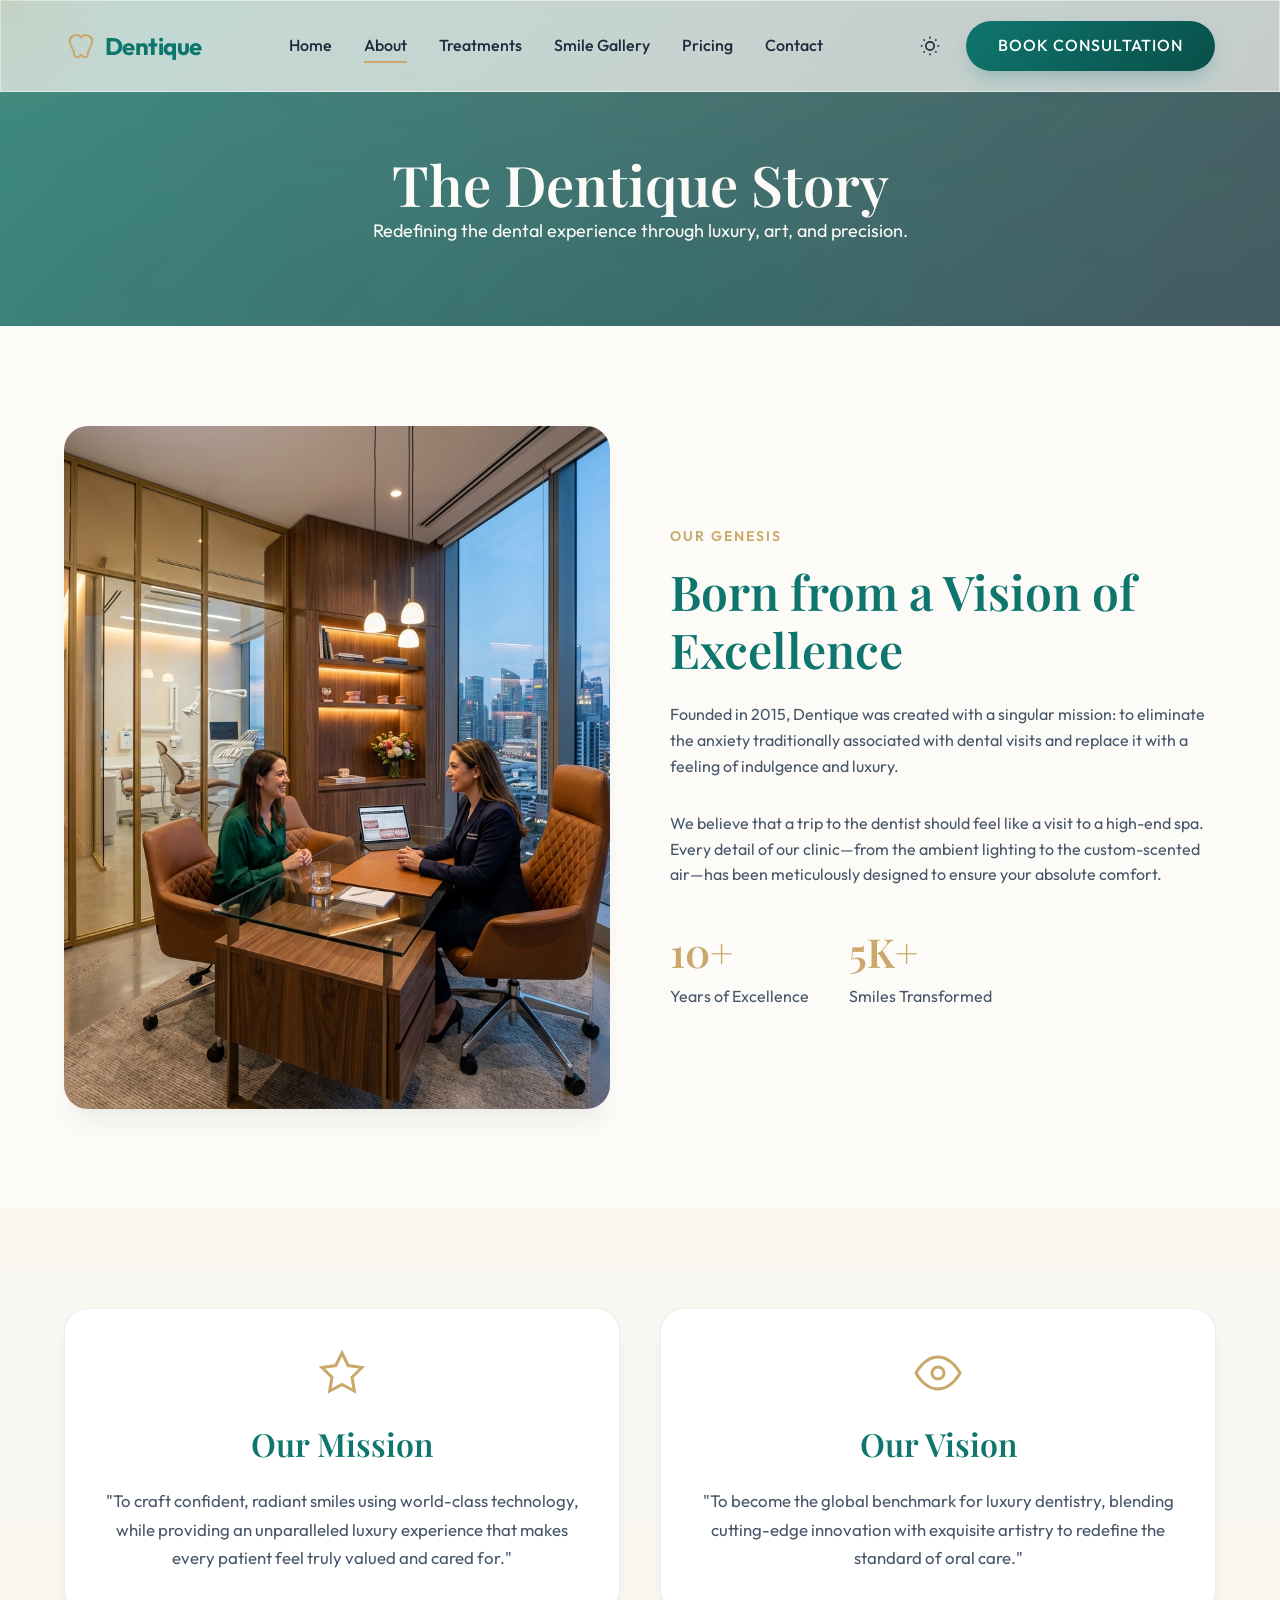
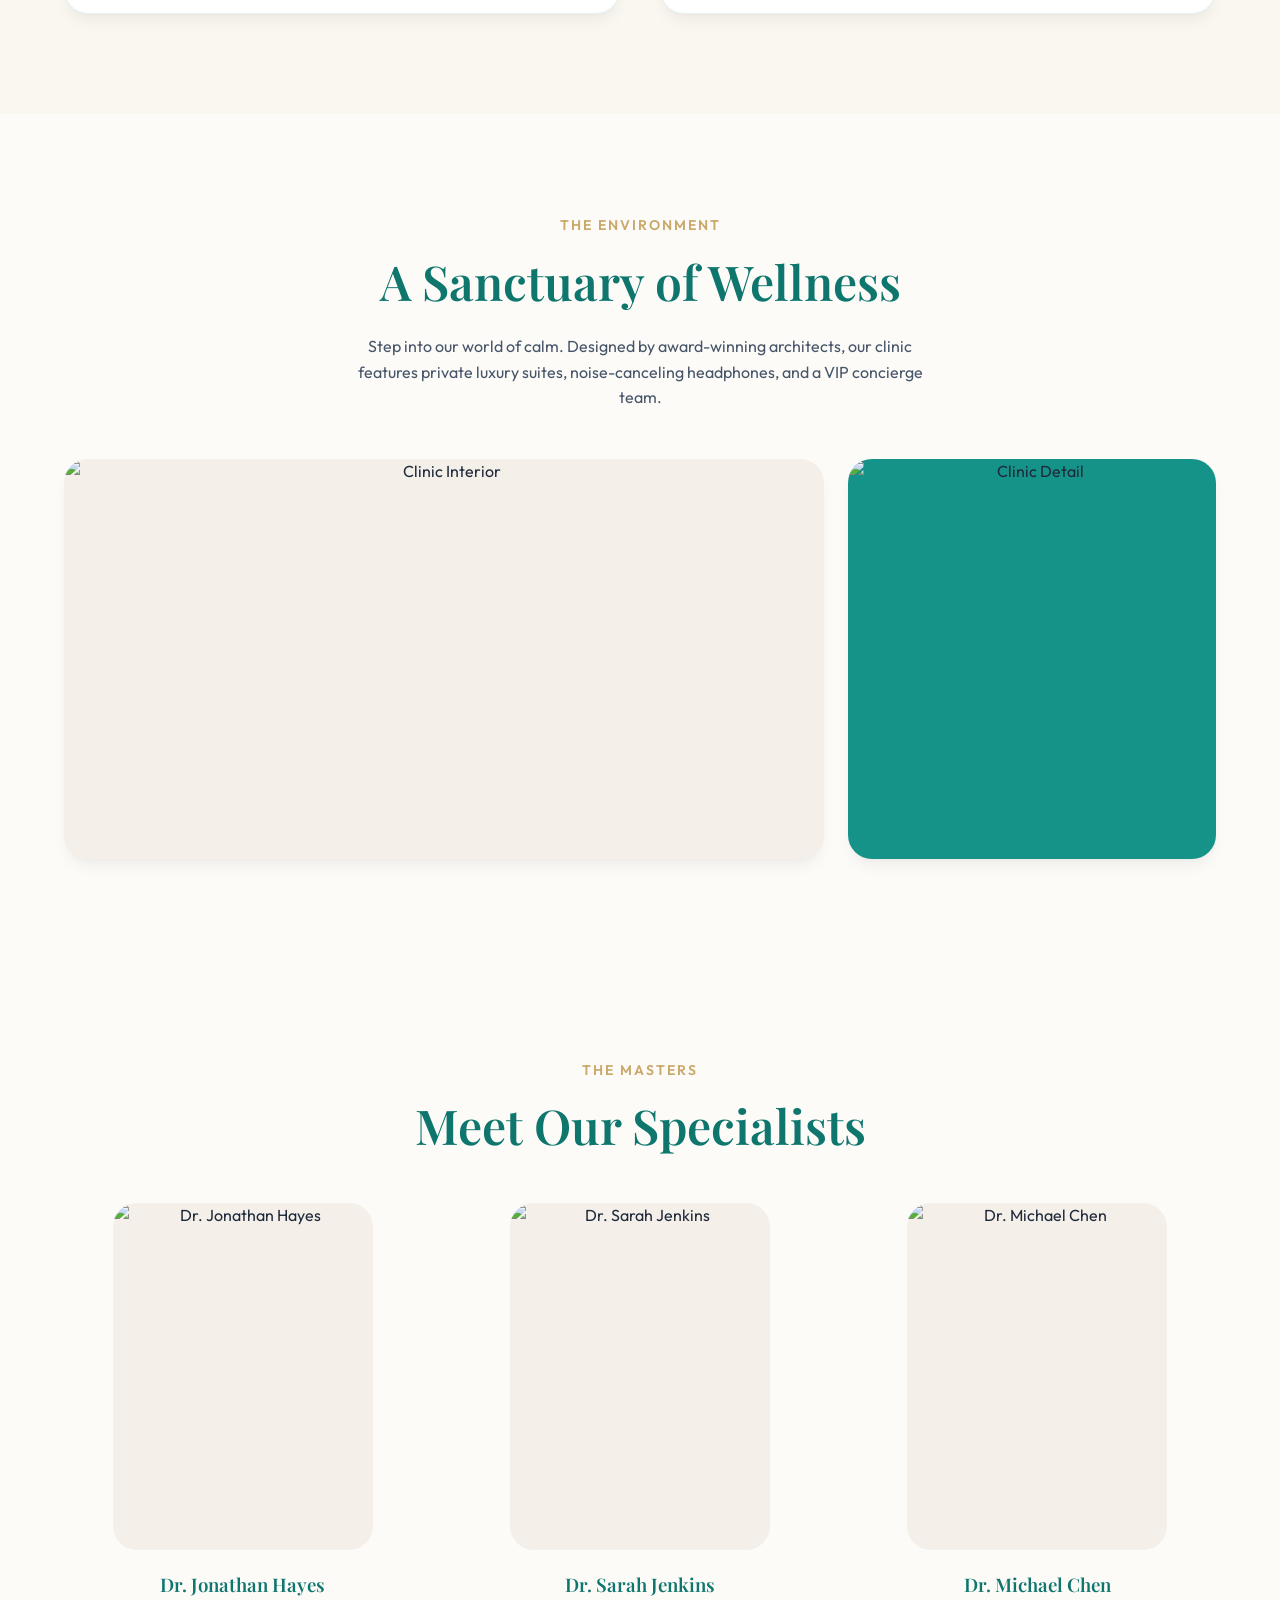
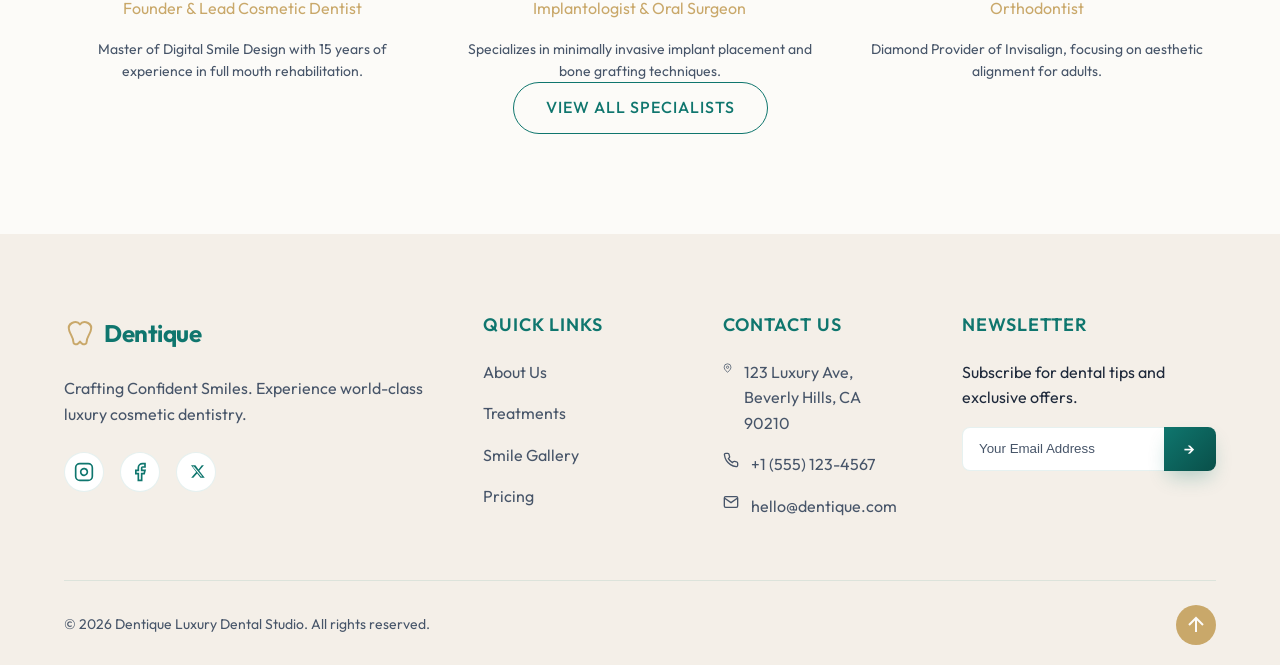
==== about.html @ 17588ed6 "first commit" ====
<!DOCTYPE html>
<html lang="en">
<head>
  <meta charset="UTF-8">
  <meta name="viewport" content="width=device-width, initial-scale=1.0">
  <title>About Dentique | Luxury Dental Studio</title>
  <link rel="stylesheet" href="assets/css/style.css">
  <script src="assets/js/components.js" defer></script>
  <script src="assets/js/main.js" defer></script>
  <style>
    .page-hero {
      padding: 150px 0 80px;
      background: var(--supporting);
      text-align: center;
      position: relative;
      overflow: hidden;
    }
    
    [data-theme="dark"] .page-hero { background: var(--bg-card); }
    
    .story-grid {
      display: grid;
      grid-template-columns: 1fr 1fr;
      gap: 60px;
      align-items: center;
    }
    
    .mission-card {
      background: var(--bg-card);
      padding: 40px;
      border-radius: var(--radius-lg);
      text-align: center;
      border: 1px solid var(--border-color);
      box-shadow: var(--shadow-md);
      position: relative;
      overflow: hidden;
    }
    
    .mission-card::before {
      content: '';
      position: absolute;
      top: 0; left: 0; width: 100%; height: 4px;
      background: var(--accent);
    }
    
    .team-grid {
      display: grid;
      grid-template-columns: repeat(3, 1fr);
      gap: 40px;
    }
    
    .team-card {
      text-align: center;
    }
    
    .team-img-wrapper {
      width: 100%;
      max-width: 260px;
      margin: 0 auto 24px;
      aspect-ratio: 3/4;
      border-radius: var(--radius-lg);
      overflow: hidden;
      background: var(--supporting);
      position: relative;
    }
    
    .team-img-wrapper img {
      width: 100%;
      height: 100%;
      object-fit: cover;
      transition: transform var(--transition-slow);
    }
    
    .team-card:hover .team-img-wrapper img {
      transform: scale(1.05);
    }

    .clinic-gallery {
      display: grid; 
      grid-template-columns: repeat(12, 1fr); 
      gap: 24px;
    }
    .clinic-gallery-main {
      grid-column: span 8; 
      height: 400px; 
      background: var(--supporting); 
      border-radius: var(--radius-lg); 
      overflow: hidden; 
      box-shadow: var(--shadow-md);
    }
    .clinic-gallery-side {
      grid-column: span 4; 
      height: 400px; 
      background: var(--primary-light); 
      border-radius: var(--radius-lg); 
      overflow: hidden; 
      box-shadow: var(--shadow-md);
    }

    @media (max-width: 768px) {
      .story-grid { grid-template-columns: 1fr; }
      .team-grid { grid-template-columns: 1fr; }
      .clinic-gallery { grid-template-columns: 1fr; }
      .clinic-gallery-main, .clinic-gallery-side { grid-column: span 1; height: 300px; }
    }
  </style>
  <link rel="icon" type="image/svg+xml" href="favicon.svg">
</head>
<body>
  
  <custom-header></custom-header>

  <main>
    <!-- 1. Hero -->
    <section class="page-hero aurora-bg">
      <div class="container reveal fade-up" style="position: relative; z-index: 1;">
        <h1 class="hero-title" style="font-size: 3.5rem;">The Dentique Story</h1>
        <p class="text-muted" style="max-width: 600px; margin: 0 auto; font-size: 1.125rem;">Redefining the dental experience through luxury, art, and precision.</p>
      </div>
    </section>

    <!-- 2. Our Story -->
    <section class="section">
      <div class="container">
        <div class="story-grid">
          <div class="reveal fade-right tilt-card">
            <div class="tilt-content hover-lift" style="border-radius: var(--radius-lg); aspect-ratio: 4/5; position: relative; overflow: hidden; box-shadow: var(--shadow-lg);">
               <img src="assets/images/hero_about_1785658484792.png" alt="Dentique Story" style="width: 100%; height: 100%; object-fit: cover;">
            </div>
          </div>
          <div class="reveal fade-left">
            <span class="section-subtitle">Our Genesis</span>
            <h2 class="section-title">Born from a Vision of Excellence</h2>
            <p class="text-muted mb-4">Founded in 2015, Dentique was created with a singular mission: to eliminate the anxiety traditionally associated with dental visits and replace it with a feeling of indulgence and luxury.</p>
            <p class="text-muted mb-4">We believe that a trip to the dentist should feel like a visit to a high-end spa. Every detail of our clinic—from the ambient lighting to the custom-scented air—has been meticulously designed to ensure your absolute comfort.</p>
            <div style="display: flex; gap: 40px; margin-top: 40px;">
              <div>
                <h3 style="color: var(--accent); font-size: 2.5rem; margin-bottom: 8px;">10+</h3>
                <p class="text-muted">Years of Excellence</p>
              </div>
              <div>
                <h3 style="color: var(--accent); font-size: 2.5rem; margin-bottom: 8px;">5K+</h3>
                <p class="text-muted">Smiles Transformed</p>
              </div>
            </div>
          </div>
        </div>
      </div>
    </section>

    <!-- 3. Mission & Vision -->
    <section class="section" style="background: rgba(201, 168, 106, 0.05);">
      <div class="container">
        <div style="display: grid; grid-template-columns: repeat(auto-fit, minmax(300px, 1fr)); gap: 40px;">
          <div class="mission-card reveal fade-up tilt-card glow-card" style="position: relative; z-index: 1;">
            <div class="tilt-content">
              <svg width="48" height="48" viewBox="0 0 24 24" fill="none" stroke="var(--accent)" stroke-width="1.5" style="margin: 0 auto 20px;"><path d="M12 2l3.09 6.26L22 9.27l-5 4.87 1.18 6.88L12 17.77l-6.18 3.25L7 14.14 2 9.27l6.91-1.01L12 2z"/></svg>
              <h2 class="mb-3" style="font-size: 2rem;">Our Mission</h2>
              <p class="text-muted" style="max-width: 700px; margin: 0 auto; font-size: 1.05rem; line-height: 1.7;">"To craft confident, radiant smiles using world-class technology, while providing an unparalleled luxury experience that makes every patient feel truly valued and cared for."</p>
            </div>
          </div>
          <div class="mission-card reveal fade-up delay-100 tilt-card glow-card" style="position: relative; z-index: 1;">
            <div class="tilt-content">
              <svg width="48" height="48" viewBox="0 0 24 24" fill="none" stroke="var(--accent)" stroke-width="1.5" style="margin: 0 auto 20px;"><path d="M1 12s4-8 11-8 11 8 11 8-4 8-11 8-11-8-11-8z"></path><circle cx="12" cy="12" r="3"></circle></svg>
              <h2 class="mb-3" style="font-size: 2rem;">Our Vision</h2>
              <p class="text-muted" style="max-width: 700px; margin: 0 auto; font-size: 1.05rem; line-height: 1.7;">"To become the global benchmark for luxury dentistry, blending cutting-edge innovation with exquisite artistry to redefine the standard of oral care."</p>
            </div>
          </div>
        </div>
      </div>
    </section>

    <!-- 4. Luxury Clinic -->
    <section class="section">
      <div class="container text-center">
        <span class="section-subtitle">The Environment</span>
        <h2 class="section-title reveal fade-up">A Sanctuary of Wellness</h2>
        <p class="text-muted mb-5 reveal fade-up delay-100" style="max-width: 600px; margin-left: auto; margin-right: auto;">Step into our world of calm. Designed by award-winning architects, our clinic features private luxury suites, noise-canceling headphones, and a VIP concierge team.</p>
        
        <div class="clinic-gallery">
          <div class="clinic-gallery-main hover-lift reveal fade-up delay-200">
             <img src="https://images.unsplash.com/photo-1629909613654-28e377c37b09?auto=format&fit=crop&q=80&w=1200" alt="Clinic Interior" style="width: 100%; height: 100%; object-fit: cover;">
          </div>
          <div class="clinic-gallery-side hover-lift reveal fade-up delay-300">
             <img src="https://images.unsplash.com/photo-1519494026892-80bbd2d6fd0d?auto=format&fit=crop&q=80&w=800" alt="Clinic Detail" style="width: 100%; height: 100%; object-fit: cover;">
          </div>
        </div>
      </div>
    </section>

    <!-- 5. Team -->
    <section class="section">
      <div class="container">
        <div class="text-center mb-5 reveal fade-up">
          <span class="section-subtitle">The Masters</span>
          <h2 class="section-title">Meet Our Specialists</h2>
        </div>
        
        <div class="team-grid">
          <div class="team-card reveal fade-up delay-100">
            <div class="team-img-wrapper">
              <img src="https://images.unsplash.com/photo-1622253692010-333f2da6031d?auto=format&fit=crop&q=80&w=800" alt="Dr. Jonathan Hayes">
            </div>
            <h3>Dr. Jonathan Hayes</h3>
            <p class="text-accent mb-2">Founder & Lead Cosmetic Dentist</p>
            <p class="text-muted" style="font-size: 0.875rem;">Master of Digital Smile Design with 15 years of experience in full mouth rehabilitation.</p>
          </div>
          <div class="team-card reveal fade-up delay-200">
            <div class="team-img-wrapper">
              <img src="https://images.unsplash.com/photo-1559839734-2b71ea197ec2?auto=format&fit=crop&q=80&w=800" alt="Dr. Sarah Jenkins">
            </div>
            <h3>Dr. Sarah Jenkins</h3>
            <p class="text-accent mb-2">Implantologist & Oral Surgeon</p>
            <p class="text-muted" style="font-size: 0.875rem;">Specializes in minimally invasive implant placement and bone grafting techniques.</p>
          </div>
          <div class="team-card reveal fade-up delay-300">
            <div class="team-img-wrapper">
              <img src="https://images.unsplash.com/photo-1612349317150-e413f6a5b16d?auto=format&fit=crop&q=80&w=800" alt="Dr. Michael Chen">
            </div>
            <h3>Dr. Michael Chen</h3>
            <p class="text-accent mb-2">Orthodontist</p>
            <p class="text-muted" style="font-size: 0.875rem;">Diamond Provider of Invisalign, focusing on aesthetic alignment for adults.</p>
          </div>
        </div>
        
        <div class="text-center mt-5 reveal zoom-in delay-400">
          <a href="specialists.html" class="btn btn-outline">View All Specialists</a>
        </div>
      </div>
    </section>

  </main>

  <custom-footer></custom-footer>
</body>
</html>
---- assets/css/style.css ----
@import url('https://fonts.googleapis.com/css2?family=Outfit:wght@300;400;500;600;700&family=Playfair+Display:ital,wght@0,400;0,500;0,600;0,700;1,400;1,600&display=swap');

:root {
  /* Colors - Light Theme */
  --primary: #0F766E; /* Deep Emerald */
  --primary-light: #159389;
  --primary-dark: #094F49;
  --secondary: #FCFBF8; /* Ivory White */
  --accent: #C9A86A; /* Champagne Gold */
  --accent-light: #D4B985;
  --accent-dark: #A88647;
  --supporting: #F4EFE8; /* Soft Beige */
  --dark: #1E293B; /* Charcoal */
  --text-main: #1E293B;
  --text-muted: #475569;
  --bg-main: #FCFBF8;
  --bg-card: #FFFFFF;
  --border-color: rgba(15, 118, 110, 0.1);
  --glass-bg: rgba(252, 251, 248, 0.7);
  --glass-border: rgba(255, 255, 255, 0.5);

  /* Typography */
  --font-serif: 'Playfair Display', serif;
  --font-sans: 'Outfit', sans-serif;
  
  /* Shadows */
  --shadow-sm: 0 4px 6px -1px rgba(0, 0, 0, 0.05), 0 2px 4px -1px rgba(0, 0, 0, 0.03);
  --shadow-md: 0 10px 15px -3px rgba(0, 0, 0, 0.05), 0 4px 6px -2px rgba(0, 0, 0, 0.025);
  --shadow-lg: 0 20px 25px -5px rgba(0, 0, 0, 0.05), 0 10px 10px -5px rgba(0, 0, 0, 0.02);
  --shadow-gold: 0 10px 20px -5px rgba(201, 168, 106, 0.3);
  --shadow-emerald: 0 10px 20px -5px rgba(15, 118, 110, 0.3);
  
  /* Border Radius */
  --radius-sm: 8px;
  --radius-md: 16px;
  --radius-lg: 24px;
  --radius-xl: 32px;
  --radius-pill: 9999px;

  /* Transitions */
  --transition-fast: 0.2s cubic-bezier(0.4, 0, 0.2, 1);
  --transition-base: 0.3s cubic-bezier(0.4, 0, 0.2, 1);
  --transition-slow: 0.5s cubic-bezier(0.4, 0, 0.2, 1);
}

[data-theme="dark"] {
  --primary: #159389; 
  --primary-light: #1db1a5;
  --primary-dark: #0F766E;
  --secondary: #0F172A; 
  --supporting: #1E293B; 
  --dark: #FCFBF8;
  --text-main: #F8FAFC;
  --text-muted: #94A3B8;
  --bg-main: #0B1120;
  --bg-card: #1E293B;
  --border-color: rgba(255, 255, 255, 0.05);
  --glass-bg: rgba(15, 23, 42, 0.7);
  --glass-border: rgba(255, 255, 255, 0.1);
}

/* Global Reset */
* {
  margin: 0;
  padding: 0;
  box-sizing: border-box;
}

html {
  scroll-behavior: smooth;
  font-size: 16px;
  overflow-x: hidden;
  max-width: 100vw;
}

body {
  font-family: var(--font-sans);
  background-color: var(--bg-main);
  color: var(--text-main);
  line-height: 1.6;
  overflow-x: hidden;
  max-width: 100vw;
  position: relative;
  transition: background-color var(--transition-base), color var(--transition-base);
}
body.menu-open {
  overflow: hidden; /* Lock scroll when mobile menu is open */
}

h1, h2, h3, h4, h5, h6 {
  font-family: var(--font-serif);
  font-weight: 600;
  line-height: 1.2;
  color: var(--primary);
}

[data-theme="dark"] h1, 
[data-theme="dark"] h2, 
[data-theme="dark"] h3, 
[data-theme="dark"] h4, 
[data-theme="dark"] h5, 
[data-theme="dark"] h6 {
  color: var(--accent);
}

a {
  text-decoration: none;
  color: inherit;
}

ul {
  list-style: none;
}

img {
  max-width: 100%;
  height: auto;
  display: block;
}

/* Buttons */
.btn {
  display: inline-flex;
  align-items: center;
  justify-content: center;
  padding: 12px 32px;
  border-radius: var(--radius-pill);
  font-family: var(--font-sans);
  font-weight: 500;
  font-size: 1rem;
  cursor: pointer;
  transition: all var(--transition-base);
  border: none;
  text-transform: uppercase;
  letter-spacing: 1px;
  position: relative;
  overflow: hidden;
  z-index: 1;
}

.btn-primary {
  background: linear-gradient(135deg, var(--primary), var(--primary-dark));
  color: #fff;
  box-shadow: var(--shadow-emerald);
}

.btn-primary::before {
  content: '';
  position: absolute;
  top: 0; left: 0; right: 0; bottom: 0;
  background: linear-gradient(135deg, var(--accent), var(--accent-dark));
  opacity: 0;
  z-index: -1;
  transition: opacity var(--transition-base);
}

.btn-primary:hover::before {
  opacity: 1;
}

.btn-primary:hover {
  transform: translateY(-2px);
  box-shadow: var(--shadow-gold);
}

.btn-outline {
  background: transparent;
  color: var(--primary);
  border: 1px solid var(--primary);
}

.btn-outline:hover {
  background: var(--primary);
  color: #fff;
}

[data-theme="dark"] .btn-outline {
  color: var(--accent);
  border-color: var(--accent);
}

[data-theme="dark"] .btn-outline:hover {
  background: var(--accent);
  color: var(--bg-main);
}

/* Layout Classes */
.container {
  width: 100%;
  max-width: 1440px;
  margin: 0 auto;
  padding: 0 5%;
}

.section {
  padding: 100px 0;
  position: relative;
}

/* Glassmorphism */
.glass {
  background: var(--glass-bg);
  backdrop-filter: blur(12px);
  -webkit-backdrop-filter: blur(12px);
  border: 1px solid var(--glass-border);
}

/* Bento Grid */
.bento-grid {
  display: grid;
  grid-template-columns: repeat(12, 1fr);
  gap: 24px;
}

.bento-item {
  background: var(--bg-card);
  border-radius: var(--radius-lg);
  padding: 40px;
  box-shadow: var(--shadow-md);
  border: 1px solid var(--border-color);
  transition: transform var(--transition-base), box-shadow var(--transition-base);
  overflow: hidden;
  position: relative;
}

.bento-item:hover {
  transform: translateY(-5px);
  box-shadow: var(--shadow-lg);
}

/* Text Utilities */
.text-center { text-align: center; }
.text-primary { color: var(--primary); }
.text-accent { color: var(--accent); }
.text-muted { color: var(--text-muted); }
.mb-1 { margin-bottom: 8px; }
.mb-2 { margin-bottom: 16px; }
.mb-3 { margin-bottom: 24px; }
.mb-4 { margin-bottom: 32px; }
.mb-5 { margin-bottom: 48px; }

.section-subtitle {
  color: var(--accent);
  font-weight: 600;
  letter-spacing: 2px;
  text-transform: uppercase;
  font-size: 0.875rem;
  margin-bottom: 16px;
  display: block;
}

.section-title {
  font-size: 3rem;
  margin-bottom: 24px;
}

/* Responsive */
@media (max-width: 1024px) {
  .section { padding: 80px 0; }
  .section-title { font-size: 2.5rem; }
}

@media (max-width: 768px) {
  .section { padding: 60px 0; }
  .section-title { font-size: 2rem; }
  .bento-grid { display: flex; flex-direction: column; }
}



/* Header Styles */
.header {
  position: fixed;
  top: 0;
  left: 0;
  width: 100%;
  z-index: 1000;
  transition: all var(--transition-base);
  padding: 20px 0;
}

.header.scrolled {
  padding: 10px 0;
  background: var(--glass-bg);
  box-shadow: var(--shadow-sm);
}

.header-container {
  display: flex;
  align-items: center;
  justify-content: space-between;
}

.logo {
  display: flex;
  align-items: center;
  gap: 8px;
  font-family: var(--font-sans);
  font-size: 1.5rem;
  font-weight: 700;
  color: var(--primary);
  text-decoration: none;
  letter-spacing: -0.5px;
}

[data-theme="dark"] .logo { color: var(--text-main); }
.logo-icon { color: var(--accent) !important; }

.nav-menu { display: flex; align-items: center; }
.nav-list { display: flex; gap: 32px; }

.nav-link {
  font-weight: 500;
  position: relative;
  display: flex;
  align-items: center;
  gap: 4px;
  transition: color var(--transition-fast);
}

.nav-link::after {
  content: "";
  position: absolute;
  width: 0;
  height: 2px;
  bottom: -4px;
  left: 0;
  background-color: var(--accent);
  transition: width var(--transition-base);
}

.nav-link:hover::after, .nav-item.active .nav-link::after {
  width: 100%;
}

.nav-link:hover { color: var(--primary); }
[data-theme="dark"] .nav-link:hover { color: var(--accent); }

/* Mobile Header Styles (Slide Panel & Overlay) */
.nav-overlay {
  position: fixed;
  inset: 0;
  background: rgba(0, 0, 0, 0.6);
  backdrop-filter: blur(4px);
  z-index: 998;
  opacity: 0;
  visibility: hidden;
  transition: all 0.3s ease;
}
.nav-overlay.active {
  opacity: 1;
  visibility: visible;
}

@media (max-width: 1024px) {
  .nav-menu {
    position: fixed !important;
    top: 0 !important;
    bottom: auto !important;
    height: 100vh !important;
    height: 100dvh !important;
    left: -100% !important;
    width: 300px !important;
    max-width: 80vw !important;
    background: var(--bg-card) !important;
    display: flex !important;
    flex-direction: column !important;
    justify-content: flex-start !important;
    align-items: flex-start !important;
    padding: 100px 40px 40px !important;
    z-index: 1000 !important;
    transition: left 0.3s ease !important;
    box-shadow: 10px 0 30px rgba(0,0,0,0.1) !important;
    overflow-y: auto !important;
    opacity: 1 !important;
    visibility: visible !important;
    transform: none !important;
  }
  .nav-menu.active {
    left: 0 !important;
  }
  .nav-list {
    display: flex !important;
    flex-direction: column !important;
    gap: 32px !important;
    width: 100% !important;
    visibility: visible !important;
    opacity: 1 !important;
  }
  .nav-item, .nav-link {
    display: block !important;
    visibility: visible !important;
    opacity: 1 !important;
    color: var(--text-main) !important;
    font-size: 1.2rem !important;
  }
  .mobile-menu-btn { 
    display: flex; 
    z-index: 1001; 
  }
  
  /* Hamburger to X animation */
  .mobile-menu-btn.active span:nth-child(1) {
    transform: translateY(8px) rotate(45deg);
  }
  .mobile-menu-btn.active span:nth-child(2) {
    opacity: 0;
  }
  .mobile-menu-btn.active span:nth-child(3) {
    transform: translateY(-8px) rotate(-45deg);
  }
}

.has-dropdown { position: relative; }
.dropdown {
  position: absolute;
  top: 100%;
  left: 0;
  background: var(--bg-card);
  min-width: 200px;
  padding: 16px 0;
  border-radius: var(--radius-md);
  box-shadow: var(--shadow-lg);
  opacity: 0;
  visibility: hidden;
  transform: translateY(10px);
  transition: all var(--transition-base);
  border: 1px solid var(--border-color);
}

.has-dropdown:hover .dropdown {
  opacity: 1;
  visibility: visible;
  transform: translateY(0);
}

.dropdown a {
  display: block;
  padding: 8px 24px;
  transition: background var(--transition-fast), color var(--transition-fast);
}
.dropdown a:hover {
  background: var(--supporting);
  color: var(--primary);
}
[data-theme="dark"] .dropdown a:hover {
  background: var(--primary);
  color: var(--secondary);
}

.header-actions {
  display: flex;
  align-items: center;
  gap: 20px;
}

.theme-toggle {
  background: transparent;
  border: none;
  cursor: pointer;
  color: var(--text-main);
  display: flex;
  align-items: center;
  justify-content: center;
  width: 40px;
  height: 40px;
  border-radius: 50%;
  transition: background var(--transition-fast);
}
.theme-toggle:hover { background: var(--supporting); }
[data-theme="dark"] .theme-toggle:hover { background: var(--bg-main); }

.login-link {
  font-weight: 600;
  transition: color var(--transition-fast);
}
.login-link:hover { color: var(--accent); }

.mobile-menu-btn {
  display: none;
  flex-direction: column;
  gap: 6px;
  background: transparent;
  border: none;
  cursor: pointer;
}
.mobile-menu-btn span {
  width: 30px;
  height: 2px;
  background-color: var(--text-main);
  transition: all var(--transition-base);
}

/* Footer Styles */
.footer {
  background: var(--supporting);
  color: var(--text-main);
  padding: 80px 0 20px;
}
[data-theme="dark"] .footer { background: var(--bg-main); border-top: 1px solid var(--border-color); }

.footer-grid {
  display: grid;
  grid-template-columns: 2fr 1fr 1fr 1fr;
  gap: 60px;
  margin-bottom: 60px;
}

.footer .logo { 
  color: var(--primary); 
  margin-bottom: 24px; 
  font-family: var(--font-sans);
  font-size: 1.5rem;
  font-weight: 700;
  letter-spacing: -0.5px;
}
[data-theme="dark"] .footer .logo { color: var(--text-main); }

.footer-desc {
  color: var(--text-muted);
  margin-bottom: 24px;
}

.social-links {
  display: flex;
  gap: 16px;
}
.social-links a {
  display: flex;
  align-items: center;
  justify-content: center;
  width: 40px;
  height: 40px;
  border-radius: 50%;
  background: var(--bg-card);
  color: var(--primary);
  border: 1px solid var(--border-color);
  transition: all var(--transition-fast);
}
[data-theme="dark"] .social-links a {
  background: rgba(255, 255, 255, 0.05);
  color: var(--text-main);
  border: none;
}
.social-links a:hover {
  background: var(--accent);
  color: #fff;
  border-color: var(--accent);
  transform: translateY(-3px);
}

.footer h4 {
  color: var(--primary);
  font-family: var(--font-sans);
  font-size: 1.125rem;
  margin-bottom: 24px;
  text-transform: uppercase;
  letter-spacing: 1px;
}
[data-theme="dark"] .footer h4 { color: var(--accent); }

.footer ul { display: flex; flex-direction: column; gap: 16px; }
.footer ul li {
  display: flex;
  align-items: flex-start;
  gap: 12px;
  color: var(--text-muted);
}
.footer ul li a {
  transition: color var(--transition-fast);
}
.footer ul li a:hover { color: var(--accent); }

.newsletter-form {
  display: flex;
  margin-top: 16px;
}
.newsletter-form input {
  flex: 1;
  padding: 12px 16px;
  border: 1px solid var(--border-color);
  border-right: none;
  border-radius: var(--radius-sm) 0 0 var(--radius-sm);
  background: var(--bg-card);
  color: var(--text-main);
  outline: none;
}
.newsletter-form input::placeholder { color: var(--text-muted); }
.newsletter-form button {
  border-radius: 0 var(--radius-sm) var(--radius-sm) 0;
  padding: 12px 20px;
}

.footer-bottom {
  display: flex;
  justify-content: space-between;
  align-items: center;
  padding-top: 24px;
  border-top: 1px solid var(--border-color);
  color: var(--text-muted);
  font-size: 0.875rem;
}

#back-to-top {
  background: var(--accent);
  color: var(--secondary);
  border: none;
  width: 40px;
  height: 40px;
  border-radius: 50%;
  cursor: pointer;
  display: flex;
  align-items: center;
  justify-content: center;
  opacity: 0;
  visibility: hidden;
  transition: all var(--transition-base);
  transform: translateY(20px);
}
#back-to-top.show {
  opacity: 1;
  visibility: visible;
  transform: translateY(0);
}
#back-to-top:hover {
  background: var(--primary);
  transform: translateY(-5px);
}

/* Animations */
.fade-up { opacity: 0; transform: translateY(40px); transition: all 0.8s cubic-bezier(0.16, 1, 0.3, 1); }
.fade-left { opacity: 0; transform: translateX(-40px); transition: all 0.8s cubic-bezier(0.16, 1, 0.3, 1); }
.fade-right { opacity: 0; transform: translateX(40px); transition: all 0.8s cubic-bezier(0.16, 1, 0.3, 1); }
.zoom-in { opacity: 0; transform: scale(0.95); transition: all 0.8s cubic-bezier(0.16, 1, 0.3, 1); }

.fade-up.active, .fade-left.active, .fade-right.active, .zoom-in.active {
  opacity: 1;
  transform: translate(0) scale(1);
}

/* Delays */
.delay-100 { transition-delay: 100ms; }
.delay-200 { transition-delay: 200ms; }
.delay-300 { transition-delay: 300ms; }
.delay-400 { transition-delay: 400ms; }
.delay-500 { transition-delay: 500ms; }

/* Media Queries for Header/Footer */
@media (max-width: 1024px) {
  .footer-grid { grid-template-columns: 1fr 1fr; gap: 40px; }
  .nav-list { display: none; }
  .mobile-menu-btn { display: flex; }
}

@media (max-width: 768px) {
  .footer-grid { grid-template-columns: 1fr; }
  .header-actions .btn { display: none; }
  .header-actions .login-link { display: none; }
}

/* =========================================
   V2: 3D EFFECTS, MESH BACKGROUNDS & ANIMATIONS
   ========================================= */

/* Cursor Glow */
.cursor-glow {
  position: fixed;
  top: 0;
  left: 0;
  width: 300px;
  height: 300px;
  border-radius: 50%;
  background: radial-gradient(circle, rgba(201, 168, 106, 0.15) 0%, transparent 60%);
  transform: translate(-50%, -50%);
  pointer-events: none;
  z-index: 9999;
  transition: width 0.3s, height 0.3s;
}

[data-theme="dark"] .cursor-glow {
  background: radial-gradient(circle, rgba(15, 118, 110, 0.3) 0%, transparent 60%);
}

/* Scroll Progress Bar */
.scroll-progress {
  position: fixed;
  top: 0;
  left: 0;
  height: 4px;
  background: var(--accent);
  z-index: 10000;
  width: 0%;
  transition: width 0.1s ease-out;
}

/* Tilt Effect Wrapper */
.tilt-card {
  transform-style: preserve-3d;
  transform: perspective(1000px);
  will-change: transform;
}

.tilt-content {
  transform: translateZ(30px); /* Brings content forward in 3D space */
}

/* Gradient Mesh Background */
.mesh-bg {
  position: relative;
  overflow: hidden;
  background-color: var(--bg-main);
}
.mesh-bg::before, .mesh-bg::after {
  content: '';
  position: absolute;
  width: 600px;
  height: 600px;
  border-radius: 50%;
  filter: blur(80px);
  z-index: 0;
  opacity: 0.5;
  animation: mesh-float 20s infinite alternate ease-in-out;
}
.mesh-bg::before {
  top: -200px;
  left: -200px;
  background: rgba(15, 118, 110, 0.3); /* Primary */
}
.mesh-bg::after {
  bottom: -200px;
  right: -200px;
  background: rgba(201, 168, 106, 0.3); /* Accent */
  animation-delay: -10s;
}

@keyframes mesh-float {
  0% { transform: translate(0, 0) scale(1); }
  50% { transform: translate(100px, 100px) scale(1.2); }
  100% { transform: translate(-50px, 50px) scale(0.9); }
}

/* Aurora Glow Background */
.aurora-bg {
  position: relative;
  overflow: hidden;
  background: var(--dark);
  color: #FCFBF8;
}
.aurora-bg h1, .aurora-bg h2, .aurora-bg p, .aurora-bg .text-muted,
.mesh-bg h1, .mesh-bg h2, .mesh-bg p, .mesh-bg .text-muted,
.spheres-bg h1, .spheres-bg h2, .spheres-bg p, .spheres-bg .text-muted {
  color: #FCFBF8 !important;
}
.aurora-bg::before {
  content: '';
  position: absolute;
  top: 0; right: 0; bottom: 0; left: 0;
  background: linear-gradient(135deg, rgba(15,118,110,0.8) 0%, rgba(30,41,59,0.8) 100%);
  z-index: 0;
}
.aurora-bg::after {
  content: '';
  position: absolute;
  top: -50%; left: -50%; width: 200%; height: 200%;
  background: conic-gradient(from 180deg at 50% 50%, rgba(15, 118, 110, 0.3) 0deg, rgba(201, 168, 106, 0.1) 180deg, rgba(15, 118, 110, 0.3) 360deg);
  animation: spin 30s linear infinite;
  filter: blur(100px);
  z-index: 0;
}
@keyframes spin {
  100% { transform: rotate(360deg); }
}

/* Floating Spheres Background */
.spheres-bg {
  position: relative;
  overflow: hidden;
  background: var(--supporting);
}
.sphere {
  position: absolute;
  border-radius: 50%;
  background: linear-gradient(135deg, var(--primary), var(--primary-light));
  box-shadow: inset -10px -10px 20px rgba(0,0,0,0.2), 0 20px 40px rgba(0,0,0,0.1);
  animation: float-sphere 15s infinite ease-in-out alternate;
  z-index: 0;
}
.sphere:nth-child(1) { width: 300px; height: 300px; top: -100px; right: -50px; opacity: 0.1; }
.sphere:nth-child(2) { width: 150px; height: 150px; bottom: 100px; left: -50px; opacity: 0.15; animation-delay: -5s; }
.sphere:nth-child(3) { width: 80px; height: 80px; top: 200px; left: 20%; opacity: 0.2; animation-delay: -10s; }

@keyframes float-sphere {
  0% { transform: translateY(0) scale(1) rotate(0deg); }
  100% { transform: translateY(-50px) scale(1.1) rotate(20deg); }
}

/* Blur Panels (Glassmorphism 2.0) */
.glass-panel {
  background: rgba(255, 255, 255, 0.1);
  backdrop-filter: blur(20px);
  -webkit-backdrop-filter: blur(20px);
  border: 1px solid rgba(255, 255, 255, 0.2);
  box-shadow: 0 30px 60px rgba(0, 0, 0, 0.1);
  border-radius: var(--radius-lg);
  overflow: hidden;
}

[data-theme="dark"] .glass-panel {
  background: rgba(15, 23, 42, 0.3);
  border: 1px solid rgba(255, 255, 255, 0.05);
}

/* Animated SVG Waves */
.wave-divider {
  position: absolute;
  bottom: 0; left: 0; width: 100%;
  overflow: hidden;
  line-height: 0;
}
.wave-divider svg {
  position: relative;
  display: block;
  width: calc(100% + 1.3px);
  height: 120px;
}
.wave-divider .shape-fill {
  fill: var(--bg-main);
}
.wave-anim {
  animation: wave 10s linear infinite;
}
@keyframes wave {
  0% { transform: translateX(0); }
  100% { transform: translateX(-50%); }
}

/* Stagger List Reveal */
.stagger-list li {
  opacity: 0;
  transform: translateX(-20px);
  transition: all 0.5s ease-out;
}
.stagger-list.active li {
  opacity: 1;
  transform: translateX(0);
}
.stagger-list.active li:nth-child(1) { transition-delay: 100ms; }
.stagger-list.active li:nth-child(2) { transition-delay: 200ms; }
.stagger-list.active li:nth-child(3) { transition-delay: 300ms; }
.stagger-list.active li:nth-child(4) { transition-delay: 400ms; }
.stagger-list.active li:nth-child(5) { transition-delay: 500ms; }

/* 3D Hover Lift */
.hover-lift {
  transition: transform 0.4s cubic-bezier(0.175, 0.885, 0.32, 1.275), box-shadow 0.4s ease;
}
.hover-lift:hover {
  transform: translateY(-15px) scale(1.02);
  box-shadow: 0 25px 50px -12px rgba(0, 0, 0, 0.15);
}

/* Glowing Border Card */
.glow-card {
  position: relative;
}
.glow-card::before {
  content: '';
  position: absolute;
  inset: -2px;
  border-radius: inherit;
  background: linear-gradient(135deg, var(--accent), var(--primary), var(--accent-light));
  z-index: -1;
  opacity: 0;
  transition: opacity 0.4s ease;
  filter: blur(8px);
}
.glow-card:hover::before {
  opacity: 1;
}
.glow-card:hover h3, 
.glow-card:hover p, 
.glow-card:hover .text-muted, 
.glow-card:hover .treatment-icon {
  color: #FCFBF8 !important;
}
.glow-card:hover .treatment-icon {
  background: rgba(252, 251, 248, 0.2);
}
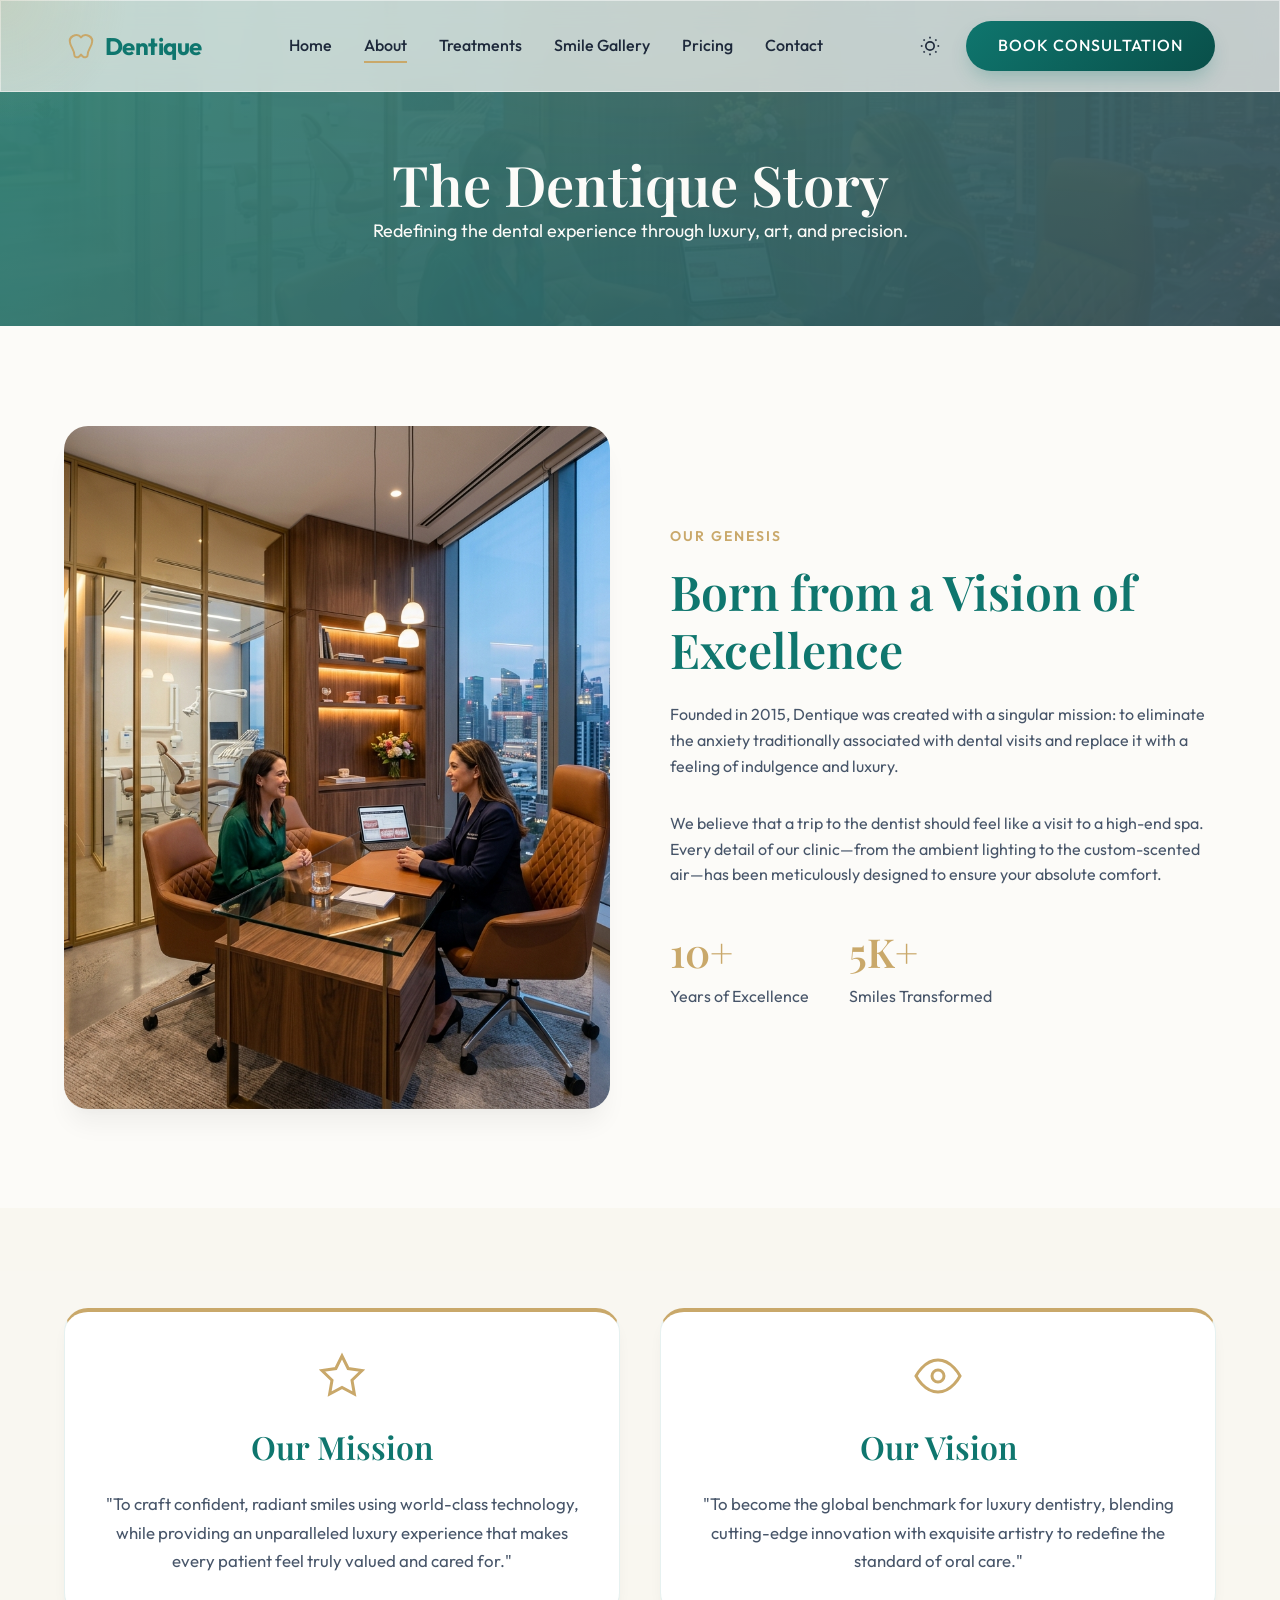
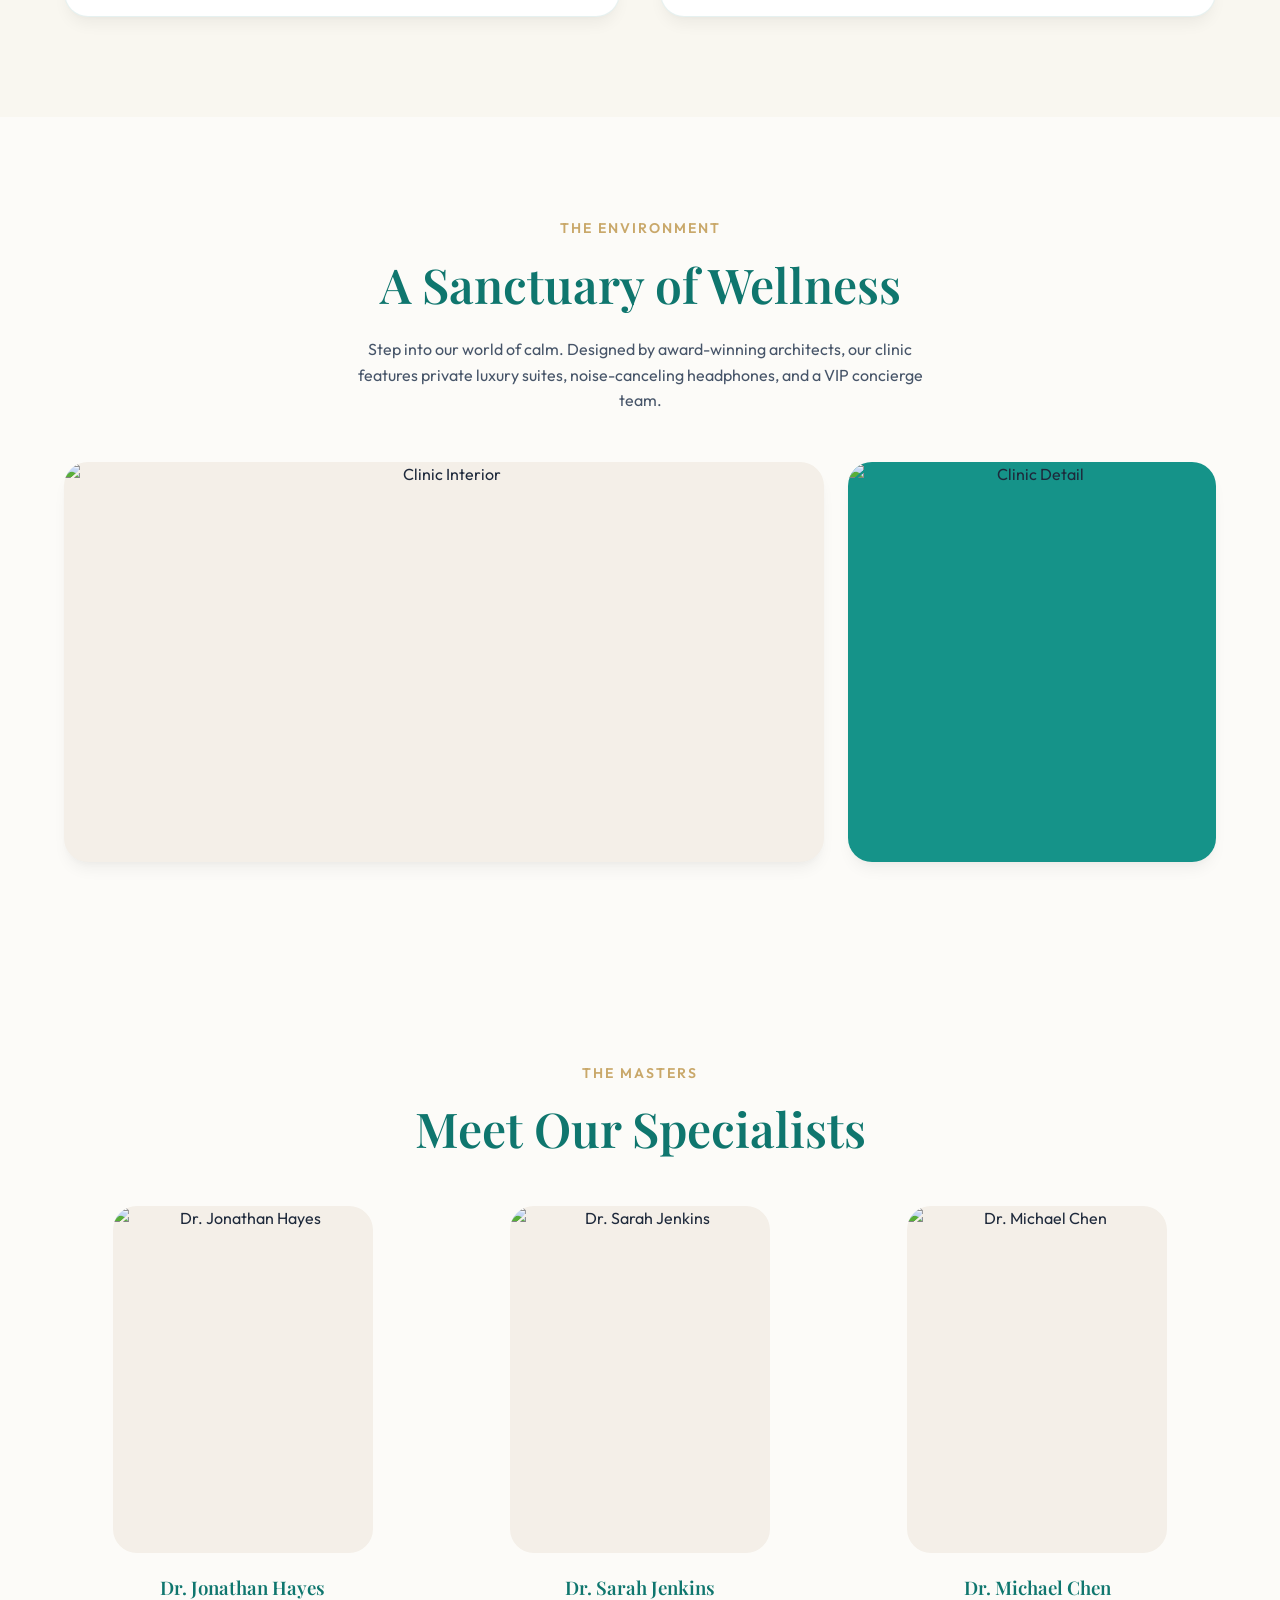
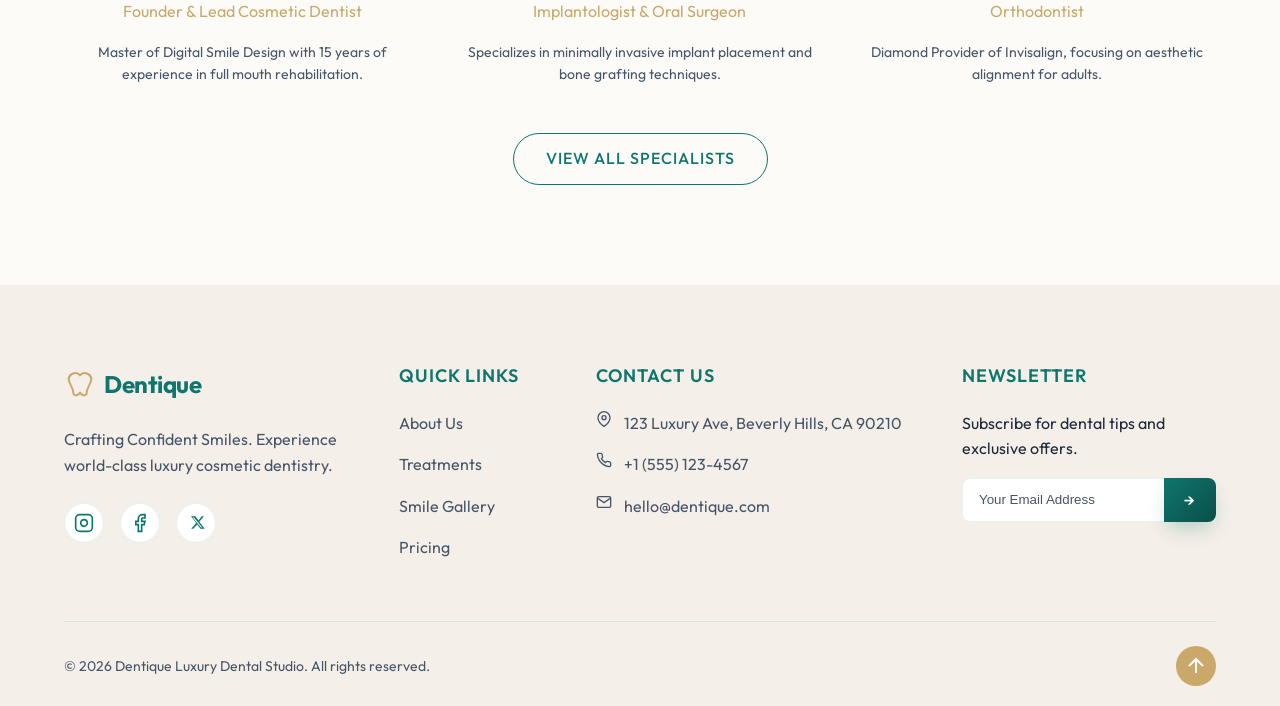
==== commit 2a278c7a: "corrections" ====
--- a/about.html
+++ b/about.html
@@ -31,16 +31,16 @@
       border-radius: var(--radius-lg);
       text-align: center;
       border: 1px solid var(--border-color);
+      border-top: 4px solid var(--accent);
       box-shadow: var(--shadow-md);
       position: relative;
       overflow: hidden;
     }
     
-    .mission-card::before {
-      content: '';
-      position: absolute;
-      top: 0; left: 0; width: 100%; height: 4px;
-      background: var(--accent);
+    .mission-card:hover svg {
+      stroke: #fff !important;
+      position: relative;
+      z-index: 1;
     }
     
     .team-grid {
@@ -112,7 +112,10 @@
 
   <main>
     <!-- 1. Hero -->
-    <section class="page-hero aurora-bg">
+    <section class="page-hero aurora-bg" style="position: relative; z-index: 1;">
+      <div style="position: absolute; inset: 0; z-index: -1;">
+        <img src="assets/images/hero_about_1785658484792.png" alt="About Dentique" style="width: 100%; height: 100%; object-fit: cover; opacity: 0.3;">
+      </div>
       <div class="container reveal fade-up" style="position: relative; z-index: 1;">
         <h1 class="hero-title" style="font-size: 3.5rem;">The Dentique Story</h1>
         <p class="text-muted" style="max-width: 600px; margin: 0 auto; font-size: 1.125rem;">Redefining the dental experience through luxury, art, and precision.</p>
@@ -155,14 +158,14 @@
           <div class="mission-card reveal fade-up tilt-card glow-card" style="position: relative; z-index: 1;">
             <div class="tilt-content">
               <svg width="48" height="48" viewBox="0 0 24 24" fill="none" stroke="var(--accent)" stroke-width="1.5" style="margin: 0 auto 20px;"><path d="M12 2l3.09 6.26L22 9.27l-5 4.87 1.18 6.88L12 17.77l-6.18 3.25L7 14.14 2 9.27l6.91-1.01L12 2z"/></svg>
-              <h2 class="mb-3" style="font-size: 2rem;">Our Mission</h2>
+              <h3 class="mb-3" style="font-size: 2rem;">Our Mission</h3>
               <p class="text-muted" style="max-width: 700px; margin: 0 auto; font-size: 1.05rem; line-height: 1.7;">"To craft confident, radiant smiles using world-class technology, while providing an unparalleled luxury experience that makes every patient feel truly valued and cared for."</p>
             </div>
           </div>
           <div class="mission-card reveal fade-up delay-100 tilt-card glow-card" style="position: relative; z-index: 1;">
             <div class="tilt-content">
               <svg width="48" height="48" viewBox="0 0 24 24" fill="none" stroke="var(--accent)" stroke-width="1.5" style="margin: 0 auto 20px;"><path d="M1 12s4-8 11-8 11 8 11 8-4 8-11 8-11-8-11-8z"></path><circle cx="12" cy="12" r="3"></circle></svg>
-              <h2 class="mb-3" style="font-size: 2rem;">Our Vision</h2>
+              <h3 class="mb-3" style="font-size: 2rem;">Our Vision</h3>
               <p class="text-muted" style="max-width: 700px; margin: 0 auto; font-size: 1.05rem; line-height: 1.7;">"To become the global benchmark for luxury dentistry, blending cutting-edge innovation with exquisite artistry to redefine the standard of oral care."</p>
             </div>
           </div>
--- a/assets/css/style.css
+++ b/assets/css/style.css
@@ -238,6 +238,11 @@
 .mb-3 { margin-bottom: 24px; }
 .mb-4 { margin-bottom: 32px; }
 .mb-5 { margin-bottom: 48px; }
+.mt-1 { margin-top: 8px; }
+.mt-2 { margin-top: 16px; }
+.mt-3 { margin-top: 24px; }
+.mt-4 { margin-top: 32px; }
+.mt-5 { margin-top: 48px; }
 
 .section-subtitle {
   color: var(--accent);
@@ -887,3 +892,21 @@
   background: rgba(252, 251, 248, 0.2);
 }
 
+/* Mobile Nav Button */
+.mobile-nav-btn {
+  display: none;
+  margin-top: 40px;
+}
+@media (max-width: 1024px) {
+  .mobile-nav-btn {
+    display: block;
+  }
+}
+
+/* Global Mobile Overrides */
+@media (max-width: 768px) {
+  .hero-title {
+    font-size: clamp(1.75rem, 8vw, 2.5rem) !important;
+  }
+}
+
